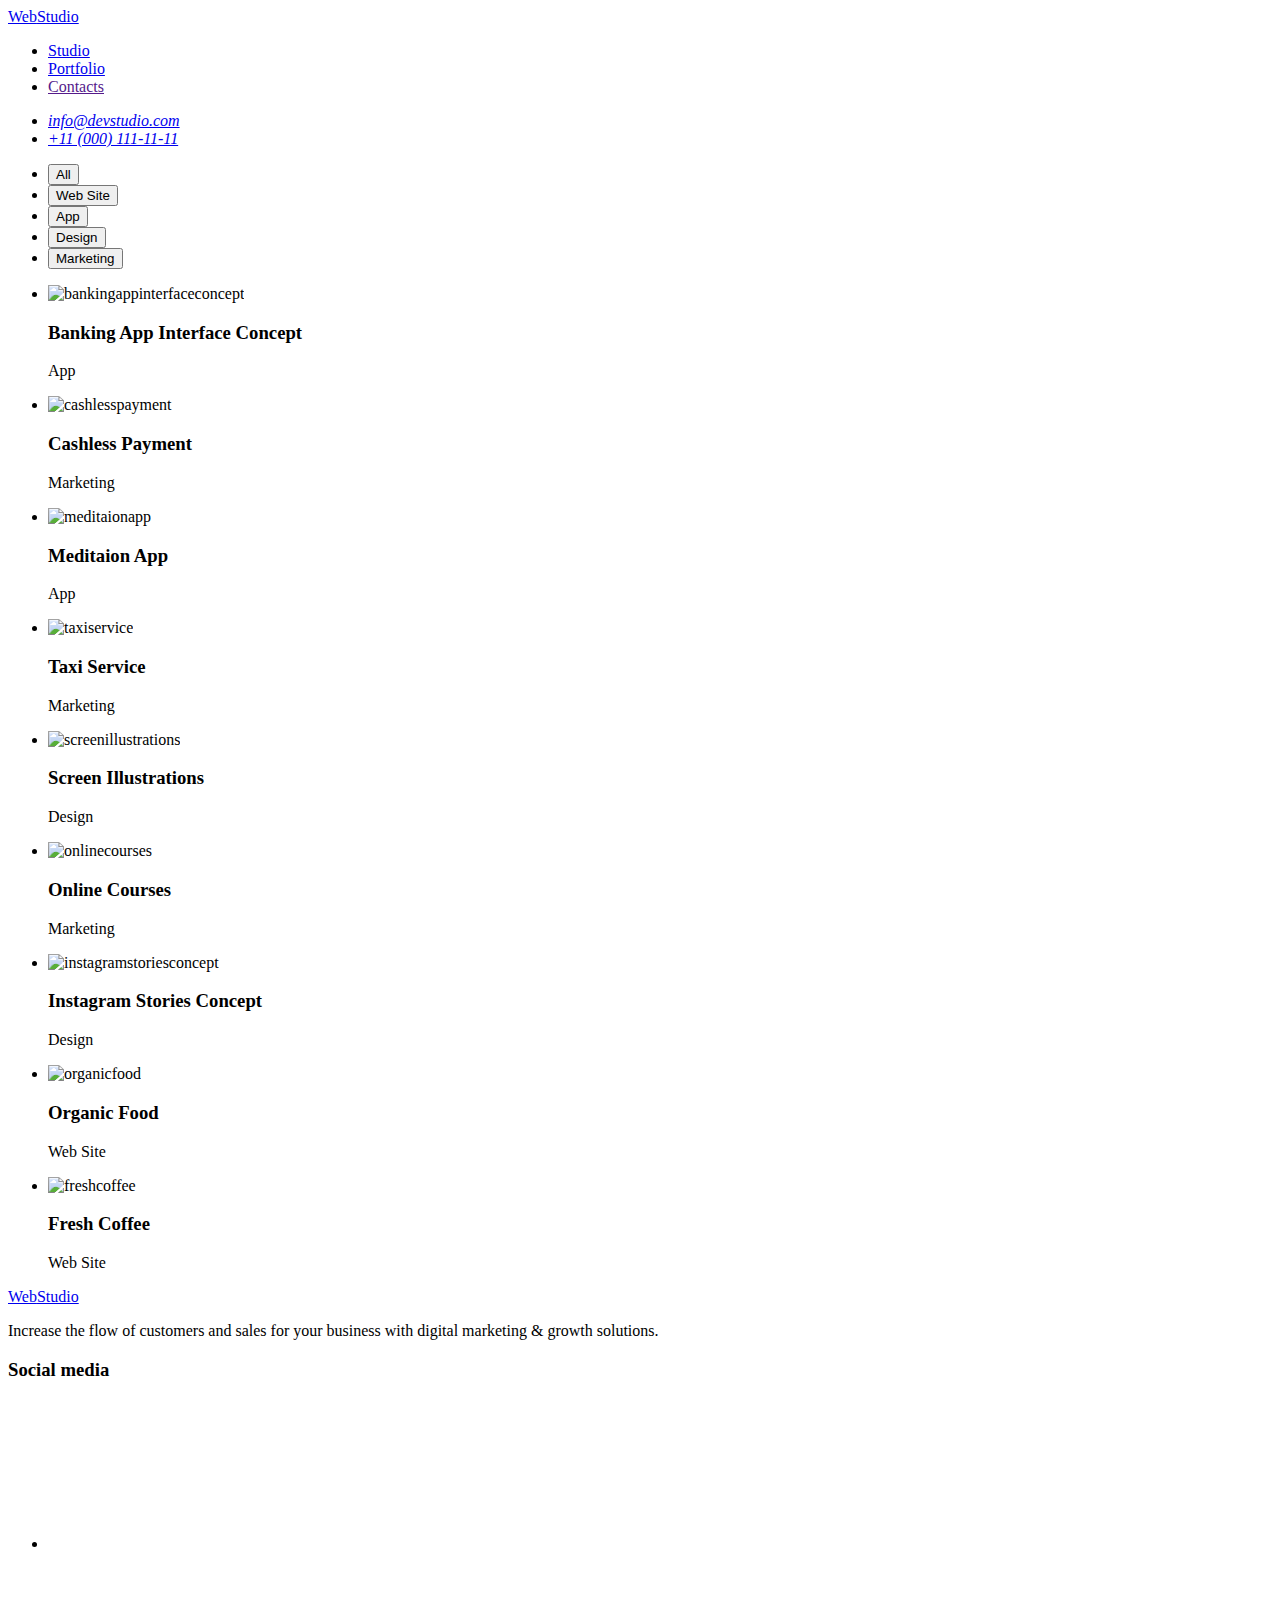
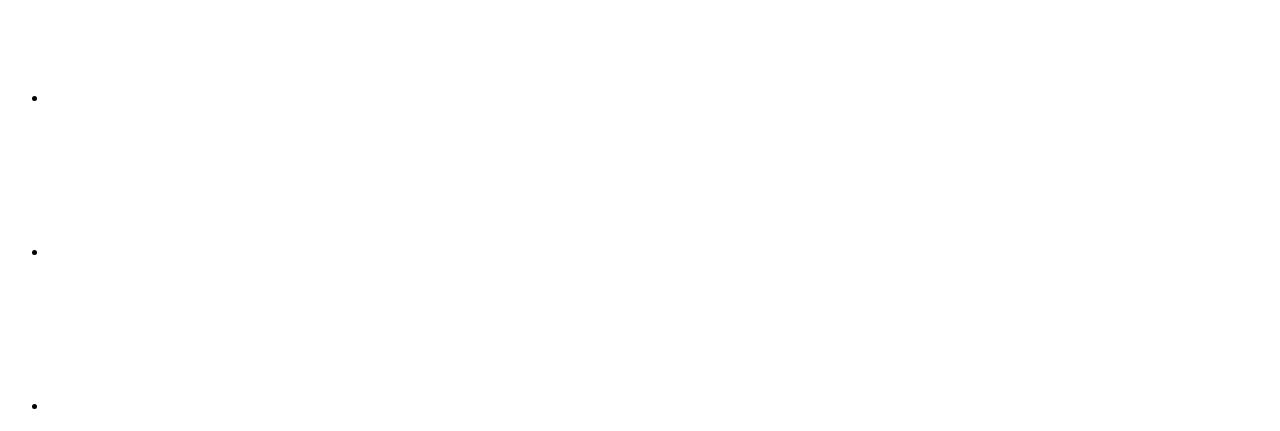
==== portfolio.html @ ca235a78 "Add files via upload" ====
<!DOCTYPE html>
<html lang="en">
    <head>
        <meta charset="UTF-8">
        <meta http-equiv="X-UA-Compatible" content="IE=edge">
        <meta name="viewport" content="width=device-width, initial-scale=1.0">
        <link
          rel="stylesheet"
          href="https://cdnjs.cloudflare.com/ajax/libs/modern-normalize/1.1.0/modern-normalize.min.css"
          integrity="sha512-wpPYUAdjBVSE4KJnH1VR1HeZfpl1ub8YT/NKx4PuQ5NmX2tKuGu6U/JRp5y+Y8XG2tV+wKQpNHVUX03MfMFn9Q=="
          crossorigin="anonymous"
          referrerpolicy="no-referrer"
        />
        <link rel="preconnect" href="https://fonts.googleapis.com">
    <link rel="preconnect" href="https://fonts.gstatic.com" crossorigin>
    <link href="https://fonts.googleapis.com/css2?family=Raleway:ital,wght@0,100;0,200;0,300;0,400;0,500;0,600;0,700;0,800;0,900;1,100;1,200;1,300;1,400;1,500;1,600;1,700;1,800;1,900&family=Roboto:ital,wght@0,100;0,300;0,400;0,500;0,700;0,900;1,100;1,300;1,400;1,500;1,700;1,900&display=swap" rel="stylesheet">
        <link rel="stylesheet" href="styles.css/stylescss.css" type="text/css">
            <title>WebStudio</title>
    </head>
    <body >  
            <header>
                <div class="container header-container">  
            <nav class="container-navigation">
                <a href="./index.html" class="logo"><span class="logo-web">Web</span><span class="logo-studio-one">Studio</span></a>
                <ul class="container-nav">
                    <li><a href="index.html" class="nav-list">Studio</a></li>
                    <li><a href="portfolio.html" class="nav-list">Portfolio</a></li>
                    <li><a href="" class="nav-list">Contacts</a></li>
                </ul>
            </nav>
            <address class="adress-li">
                <ul class="adress-list">
                <li><a href="mailto:info@devstudio.com" class="contact-list">info@devstudio.com</a></li>
                <li><a href="tel:+110001111111" class="contact-list">+11 (000) 111-11-11</a></li>
                </ul>
            </address>
        </div>
        </header>
    <main>
        <section class="section section-one">
            <div class="container">
                <h1 hidden></h1>
            <ul class="container-button">
                <li><button type="button" class="button">All</button></li>
                <li><button type="button" class="button">Web Site</button></li>
                <li><button type="button" class="button">App</button></li>
                <li><button type="button" class="button">Design</button></li>
                <li><button type="button" class="button">Marketing</button></li>
            </ul>
            <h2 hidden></h2>
            <ul class="examples">
                <li class="examples-card">
                    <img src="./images/bankingappinterfaceconcept.jpg" alt="bankingappinterfaceconcept" width="360" height="300">
                    <div class="card"><h3 class="title-three">Banking App Interface Concept</h3>
                        <p class="example-text">App</p></div>
                </li>
                <li class="examples-card">
                    <img src="./images/cashlesspayment.jpg" alt="cashlesspayment" width="360" height="300">
                    <div class="card"><h3 class="title-three">Cashless Payment</h3>
                        <p class="example-text">Marketing</p></div>
                </li>
                <li class="examples-card">
                    <img src="./images/meditaionapp.jpg" alt="meditaionapp" width="360" height="300">
                    <div class="card"><h3 class="title-three">Meditaion App</h3>
                        <p class="example-text">App</p></div>
                </li>
                    <li class="examples-card">
                        <img src="./images/taxiservice.jpg" alt="taxiservice" width="360" height="300">
                        <div class="card"><h3 class="title-three">Taxi Service</h3>
                            <p class="example-text">Marketing</p></div>
                    </li>
                    <li class="examples-card">
                        <img src="./images/screenillustrations.jpg" alt="screenillustrations" width="360" height="300">
                        <div class="card"><h3 class="title-three">Screen Illustrations</h3>
                            <p class="example-text">Design</p></div>
                    </li>
                    <li class="examples-card">
                        <img src="./images/onlinecourses.jpg" alt="onlinecourses" width="360" height="300">
                        <div class="card"><h3 class="title-three">Online Courses</h3>
                            <p class="example-text">Marketing</p></div>
                    </li>
                    <li class="examples-card">
                        <img src="./images/instagramstoriesconcept.jpg" alt="instagramstoriesconcept" width="360" height="300">
                        <div class="card"><h3 class="title-three">Instagram Stories Concept</h3>
                            <p class="example-text">Design</p></div>
                    </li>
                    <li class="examples-card">
                        <img src="./images/organicfood.jpg" alt="organicfood" width="360" height="300">
                        <div class="card"><h3 class="title-three">Organic Food</h3>
                            <p class="example-text">Web Site</p></div>
                    </li>
                    <li class="examples-card">
                        <img  src="./images/freshcoffee.jpg" alt="freshcoffee" width="360" height="300">
                        <div class="card"><h3 class="title-three">Fresh Coffee</h3>
                            <p class="example-text">Web Site</p></div>
                    </li>
            </ul>
        </section>
            </div>
            
    </main>
</body>

<footer class="footer">
    <div class="container big-footer">
            <div class="container-footer">
                <a href="./index.html" class="logo"><span class="logo-web">Web</span><span class="logo-studio-two">Studio</span></a>
                <p class="footer-text">Increase the flow of customers and sales for your business with digital marketing & growth solutions.</p>
            </div>
            <div class="footer-social">
                <h3 class="footer-social-title">Social media</h3>
                <ul class="footer-social-list">
                  <li class="footer-social-item">
                    <a class="footer-social-link" href="">
                      <svg class="footer-social-icon">
                        <use href="./images/icons/instagram.svg"></use>
                      </svg>
                    </a>
                  </li>
                  <li class="footer-social-item">
                    <a class="footer-social-link" href="">
                      <svg class="footer-social-icon">
                        <use href="./images/icons/twitter.svg"></use>
                      </svg>
                    </a>
                  </li>
                  <li class="footer-social-item">
                    <a class="footer-social-link" href="">
                      <svg class="footer-social-icon">
                        <use href="images/icons/facebook.svg"></use>
                      </svg>
                    </a>
                  </li>
                  <li class="footer-social-item">
                    <a class="footer-social-link" href="">
                      <svg class="footer-social-icon">
                        <use href="images/icons/linkedin.svg"></use>
                      </svg>
                    </a>
                  </li>
                </ul>
              </div>
        </div>
        </footer>

</html>
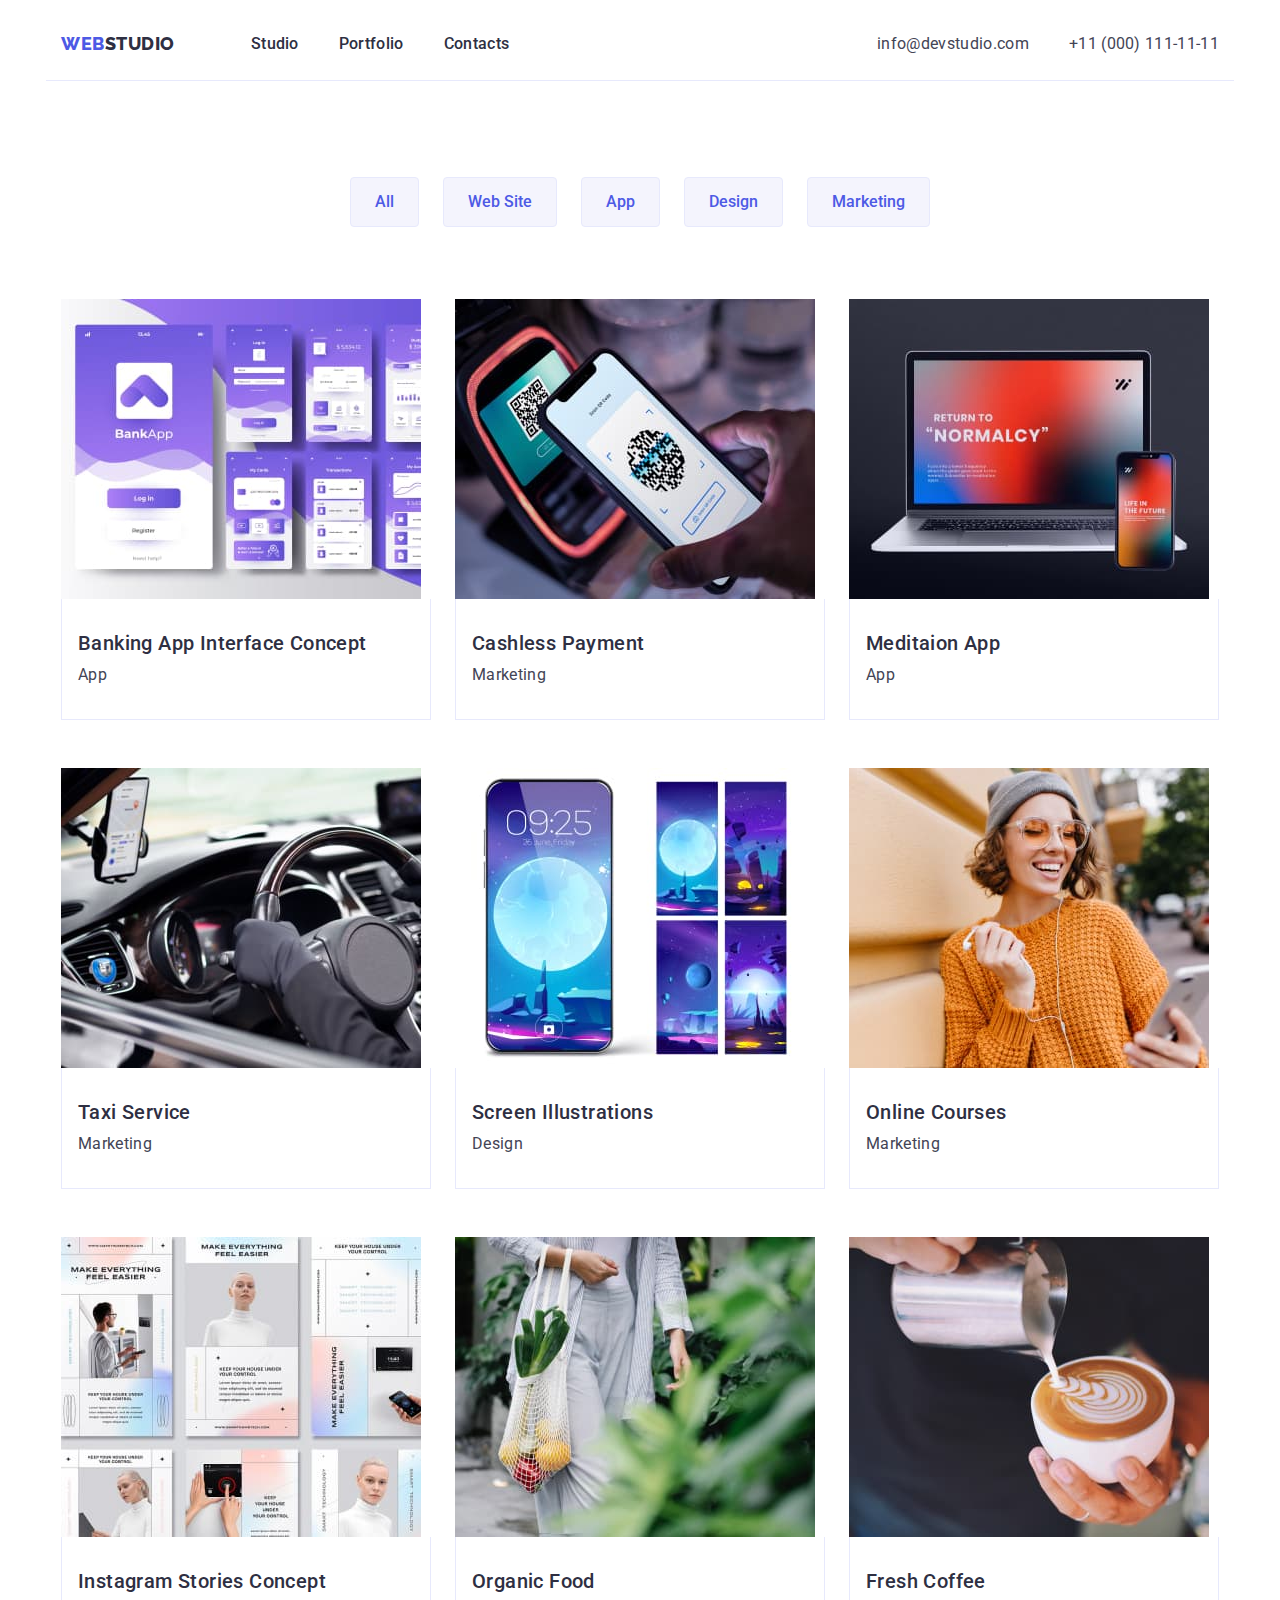
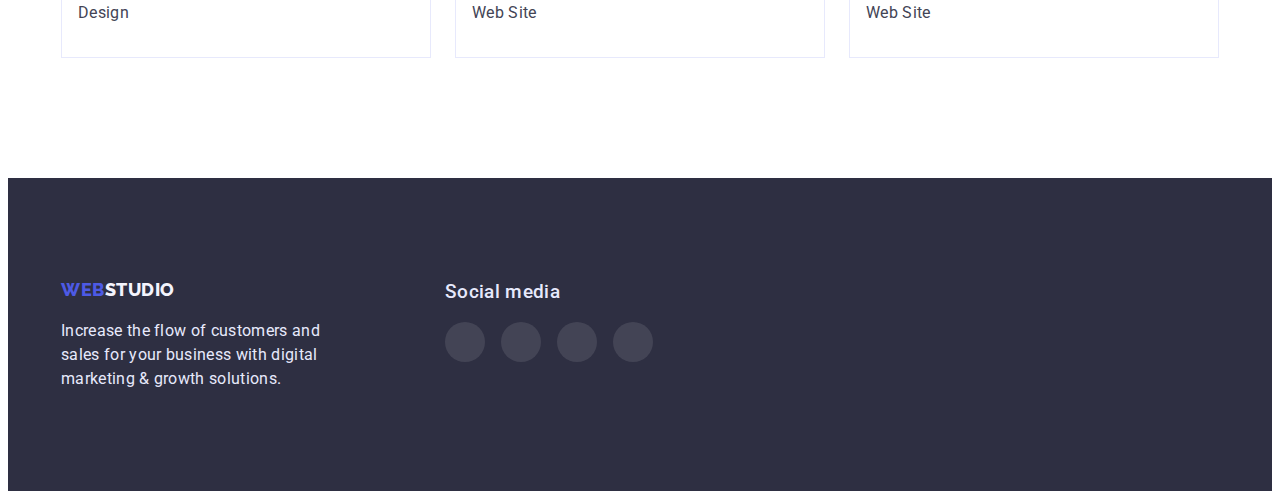
==== commit dd26267b: "Add files via upload" ====
--- a/portfolio.html
+++ b/portfolio.html
@@ -102,45 +102,45 @@
 </body>
 
 <footer class="footer">
-    <div class="container big-footer">
-            <div class="container-footer">
-                <a href="./index.html" class="logo"><span class="logo-web">Web</span><span class="logo-studio-two">Studio</span></a>
-                <p class="footer-text">Increase the flow of customers and sales for your business with digital marketing & growth solutions.</p>
+  <div class="container big-footer">
+          <div class="container-footer">
+              <a href="./index.html" class="logo"><span class="logo-web">Web</span><span class="logo-studio-two">Studio</span></a>
+              <p class="footer-text">Increase the flow of customers and sales for your business with digital marketing & growth solutions.</p>
+          </div>
+          <div class="footer-social">
+              <h3 class="footer-social-title">Social media</h3>
+              <ul class="footer-social-list">
+                <li class="footer-social-item">
+                  <a class="footer-social-link" href="">
+                    <svg class="footer-social-icon">
+                      <use href="./images/icons/symbol-defs.svg#icon-instagram"></use>
+                    </svg>
+                  </a>
+                </li>
+                <li class="footer-social-item">
+                  <a class="footer-social-link" href="">
+                    <svg class="footer-social-icon">
+                      <use href="./images/icons/symbol-defs.svg#icon-twitter"></use>
+                    </svg>
+                  </a>
+                </li>
+                <li class="footer-social-item">
+                  <a class="footer-social-link" href=""
+                    ><svg class="footer-social-icon">
+                      <use href="./images/icons/symbol-defs.svg#icon-facebook"></use>
+                    </svg>
+                  </a>
+                </li>
+                <li class="footer-social-item">
+                  <a class="footer-social-link" href=""
+                    ><svg class="footer-social-icon">
+                      <use href="./images/icons/symbol-defs.svg#icon-linkedin"></use>
+                    </svg>
+                  </a>
+                </li>
+              </ul>
             </div>
-            <div class="footer-social">
-                <h3 class="footer-social-title">Social media</h3>
-                <ul class="footer-social-list">
-                  <li class="footer-social-item">
-                    <a class="footer-social-link" href="">
-                      <svg class="footer-social-icon">
-                        <use href="./images/icons/instagram.svg"></use>
-                      </svg>
-                    </a>
-                  </li>
-                  <li class="footer-social-item">
-                    <a class="footer-social-link" href="">
-                      <svg class="footer-social-icon">
-                        <use href="./images/icons/twitter.svg"></use>
-                      </svg>
-                    </a>
-                  </li>
-                  <li class="footer-social-item">
-                    <a class="footer-social-link" href="">
-                      <svg class="footer-social-icon">
-                        <use href="images/icons/facebook.svg"></use>
-                      </svg>
-                    </a>
-                  </li>
-                  <li class="footer-social-item">
-                    <a class="footer-social-link" href="">
-                      <svg class="footer-social-icon">
-                        <use href="images/icons/linkedin.svg"></use>
-                      </svg>
-                    </a>
-                  </li>
-                </ul>
-              </div>
-        </div>
-        </footer>
-
+      </div>
+      </footer>
+  
 </html>--- a/styles.css/stylescss.css
+++ b/styles.css/stylescss.css
@@ -0,0 +1,463 @@
+body{
+    font-family: 'Roboto', sans-serif ;
+    font-size: 16px;
+    line-height: 1.5;
+    background-color: #FFFFFF;
+    color: #434455;;
+    text-decoration: none;
+    letter-spacing: 0.02em;
+}
+ul{
+    list-style: none;
+    padding: 0;
+    margin: 0;
+}
+:root{
+    --brand-color: #434455;
+    --background-brand: #FFFFFF; 
+    --logo-color-web :#4D5AE5; 
+    --logo-color-studio-two: #F4F4FD;
+    --logo-color-studio-one: #2E2F42;
+    --footer-color: #E7E9FC;
+    --nav-list-header-color: #2E2F42;
+    --bcd-button: #e7e9fc;
+}
+p,
+h1,
+h2,
+h3,
+h4,
+h5,
+h6{
+   margin-top: 0;
+   margin-bottom: 0;
+}
+img{
+    max-width: 100%;
+    height: auto;
+    display: block;
+        
+}
+.container{
+    width: 1158px;
+    padding: 0 15px;
+    margin: 0 auto;
+    max-width: 100%;
+}
+.section{
+    padding-top: 120px;
+    padding-bottom: 120px;
+   }
+.header-container{
+    display: flex;
+    align-items: center;
+    border-bottom: 1px solid #E7E9FC;
+}
+.logo{
+    font-family: 'Raleway', sans-serif ;
+    font-weight: 800;
+    font-size: 18px;
+    line-height: 1.33;
+    text-transform: uppercase;
+    letter-spacing: 0.03em;
+    text-decoration: none;
+    margin-right: 76px;
+}
+.logo-web{
+    color: #4D5AE5;
+    }
+.logo-studio-two{
+    color: #F4F4FD;
+}
+.logo-studio-one{
+    color: #2E2F42;}
+.nav-list{
+    font-weight: 500;
+    font-size: 16px;
+    color: #2E2F42;
+    letter-spacing: 0.02em;
+    line-height: 1.5;  
+    text-decoration: none;
+    list-style: none;
+    padding: 24px 0;
+    display: block;
+    gap: 40px;
+}
+.container-nav{
+    padding: 0px;
+    gap: 40px;
+    display: flex;
+}
+.nav-list:focus,
+.nav-list:hover{
+    color: #404BBF;
+}
+
+.contact-list{
+    font-size: 16px;
+    color: #434455;
+    text-decoration: none;
+    letter-spacing: 0.02em;
+    line-height: 1.5;
+    list-style: none;
+    display: flex;
+}
+.container-navigation{
+    display: flex;
+    align-items: center;
+}
+.adress-li{
+    margin-left: auto;
+}
+.adress-list{
+    display: flex;
+    padding: 0px;
+    gap: 40px;
+    font-style: normal;
+
+}
+.contact-list:focus,
+.contact-list:hover{
+    color: #404BBF;
+}
+.hero{
+    background: 
+		linear-gradient(rgba(46, 47, 66, 0.7), rgba(46, 47, 66, 0.7)), url(./images/peopleoffice.jpg)
+		;
+    text-align: center;
+    padding: 188px 0;
+    background-size: cover;
+
+}
+.h-one{
+    letter-spacing: 0.02em;
+    font-size: 56px;
+    line-height: 1.07;
+    color: #FFFFFF;
+    line-height: 1.07;
+    text-align: center;
+    width: 496px;
+    display: block;
+    margin: 0 auto;
+    margin-bottom: 64px;
+
+}
+.button-text{
+    font-family: 'Roboto', sans-serif ;
+    color: #FFFFFF;
+    background-color: #4D5AE5;
+    cursor: pointer;
+    font-weight: 500;
+    letter-spacing: 0.04em;
+    line-height: 1.5;
+    font-size: 16px;
+    padding: 16px 32px;
+    box-shadow: 0px 4px 4px rgba(0, 0, 0, 0.15);
+    margin: 0 auto;
+    display: block;
+}
+
+.button-text:hover,
+.button-text:focus{
+    background-color: #404BBF;;
+}
+.iconsabout{
+    display: flex;
+    justify-content: center;
+    align-items: center;
+    width: 264px;
+    height: 112px;
+    border-radius: 4px;
+}
+.iconimg-about{
+    width: 64px;
+    height: 64px;
+
+}
+.container-section-two{
+    color: #434455;
+    display: flex;
+    gap: 24px;
+}
+.tasks{
+    padding-top: 0px;
+}
+.container-feature{
+    flex-basis: calc((100% - 3 * 24px) / 4);
+    
+}
+.title-three{
+    font-weight: 500;
+    font-size: 20px;
+    line-height: 1.2;
+    color: #2E2F42;
+    letter-spacing: 0.02em;
+    margin-bottom: 8px;
+}
+.section-two-text{
+    color: #434455;
+    gap:  24px;
+
+}
+.iconsabout{
+    color: #2E2F42;
+    background: #F4F4FD;
+    display: flex;
+    justify-content: center;
+    width: 264px;
+    height: 112px;
+    border-radius: 4px;
+}
+.iconimg-about{
+    width: 64px;
+    height: 64px;
+}
+.section-three-title-two{
+    font-size: 36px;
+    line-height: 1.11;
+    color: #2E2F42;
+    text-align: center;
+    text-transform: capitalize;
+    margin-bottom: 72px;
+}
+.whatwearedoing{
+    display: flex;
+    gap: 24px;
+
+}
+
+.section-ourteam{
+    background-color: #F4F4FD;
+}
+.ourteam{
+    display: flex;
+    gap: 24px;
+}
+.team{
+    background: #FFFFFF;
+    box-shadow: 0px 1px 6px rgba(46, 47, 66, 0.08), 0px 1px 1px rgba(46, 47, 66, 0.16), 0px 2px 1px rgba(46, 47, 66, 0.08);
+    border-radius: 0px 0px 4px 4px;
+    flex-basis: calc((100% - 3 * 24px) / 4);
+}
+
+.tom-photo,
+.mark-photo,
+.camila-photo,
+.daniel-photo{
+
+    padding-top: 0px;
+}
+.team-social-list {
+    display: flex;
+    justify-content: center;
+    gap: 24px;
+    padding-top: 8px;
+  }
+  .team-social-item {
+    width: 40px;
+    height: 40px;
+    border-radius: 50%;
+  }
+  .team-social-link {
+    display: flex;
+    width: 100%;
+    height: 100%;
+    justify-content: center;
+    align-items: center;
+    background-color: #4d5ae5;
+    border-radius: 50%;
+  }
+  .social-icon {
+    width: 16px;
+    height: 16px;
+    fill: #f4f4fd;
+  }
+  
+.section-four-title-two{
+    height: 40px;
+   font-weight: 700;
+    font-size: 36px;
+    line-height: 40px;
+    text-align: center;
+    letter-spacing: 0.02em;
+    text-transform: capitalize;
+    margin-bottom: 72px;
+    
+}
+.section-four-title-three{
+    font-weight: 500;
+    font-size: 20px;
+    color: #2E2F42;
+    letter-spacing: 0.02em;
+    line-height: 1.2;
+    margin-bottom: 8px;
+}
+
+.section-four-container{
+    text-align: center;
+    padding: 32px 0;
+
+}
+.customer-title{
+    margin-bottom: 72px;
+  font-weight: 700;
+  font-size: 36px;
+  line-height: 1.11;
+  color: #2e2f42;
+  text-align: center;
+}
+.customer-section {
+    padding-top: 130px;
+    padding-bottom: 120px;
+  }
+  .customer-list {
+    display: flex;
+    gap: 24px;
+  }
+  .customer-item {
+    display: block;
+    flex-basis: calc((100% - 5 * 24px) / 6);
+    height: 88px;
+    color: #8e8f99;
+    border: 1px solid;
+    border-radius: 4px;
+    text-decoration: none;
+  }
+  
+  .customer-icon-container {
+    display: flex;
+    height: 100%;
+    justify-content: center;
+    align-items: center;
+    color: currentColor;
+  }
+  .customer-icon {
+    width: 104px;
+    height: 56px;
+    fill: currentColor;
+  }
+  .customer-item:hover {
+    color: #404bbf;
+  }
+  .customer-item .customer-icon-container:focus {
+    color: #404bbf;
+  }
+
+.footer{
+    background-color: #2E2F42;
+    color: #E7E9FC;
+    letter-spacing: 0.02em;
+    line-height: 1.5;
+    padding: 100px 0;
+}
+.container-footer{
+    width: 264px;
+}
+.big-footer{
+    display: flex;
+  gap: 120px;
+}
+.footer-social-title{
+    margin-bottom: 16px;
+    font-weight: 500;
+}
+.footer-text{
+    margin-top: 16px;
+
+}
+.footer-social-list {
+    display: flex;
+    justify-content: center;
+    gap: 16px;
+  }
+  .footer-social-item {
+    width: 40px;
+    height: 40px;
+    border-radius: 50%;
+    background-color: rgba(255, 255, 255, 0.1);
+  }
+  .footer-social-link {
+    display: flex;
+    width: 100%;
+    height: 100%;
+    justify-content: center;
+    align-items: center;
+    border-radius: 50%;
+  }
+  .footer-social-icon {
+    width: 24px;
+    height: 24px;
+    fill: #F4F4FD;
+    background-size: contain;
+  }
+  .footer-social-link:hover,
+  .footer-social-link:focus {
+    background-color: #31d0aa;
+  }
+.section-one{
+    padding-top: 96px;
+}
+.button{
+    background: #F4F4FD;
+    font-family: 'Roboto', sans-serif ;
+    font-weight: 500;
+    color: #4D5AE5;
+    line-height: 1.5;
+    font-size: 16px;
+    background: #F4F4FD;
+    border: 1px solid #E7E9FC;
+    border-radius: 4px;
+    cursor: pointer;
+    padding: 12px 24px;    
+   
+}
+.button:hover,
+.button:focus{
+    background: #404BBF;
+    cursor: pointer;
+    font-weight: 500;
+    color: #FFFFFF;
+}
+.container-button{
+    display: flex;
+    gap: 24px;
+    justify-content: center;
+    margin-top: 0px;
+    margin-bottom: 72px;
+}
+.examples{
+    display: flex;
+    margin-top: 72px;
+    flex-wrap: wrap;
+    gap: 48px 24px;
+    
+}
+.title-three{
+    font-weight: 500;
+    font-size: 20px;
+    color: #2E2F42;
+    letter-spacing: 0.02em;
+    line-height: 1.2;
+
+}
+.example-text{
+    color: #434455;
+    line-height: 1.5;
+    letter-spacing: 0.02em;
+
+}    
+.examples-card{
+ 
+    flex-basis: calc((100% - 2 * 24px) / 3);
+}
+.examples-card:hover {
+    box-shadow: 0px 1px 6px rgba(46, 47, 66, 0.08), 0px 1px 1px rgba(46, 47, 66, 0.16),
+      0px 2px 1px rgba(46, 47, 66, 0.08);
+  }
+.card{
+    border: 1px solid #E7E9FC;
+    border-top: none;
+    padding-left: 16px;
+    padding-top: 32px;
+    padding-bottom: 32px;
+}
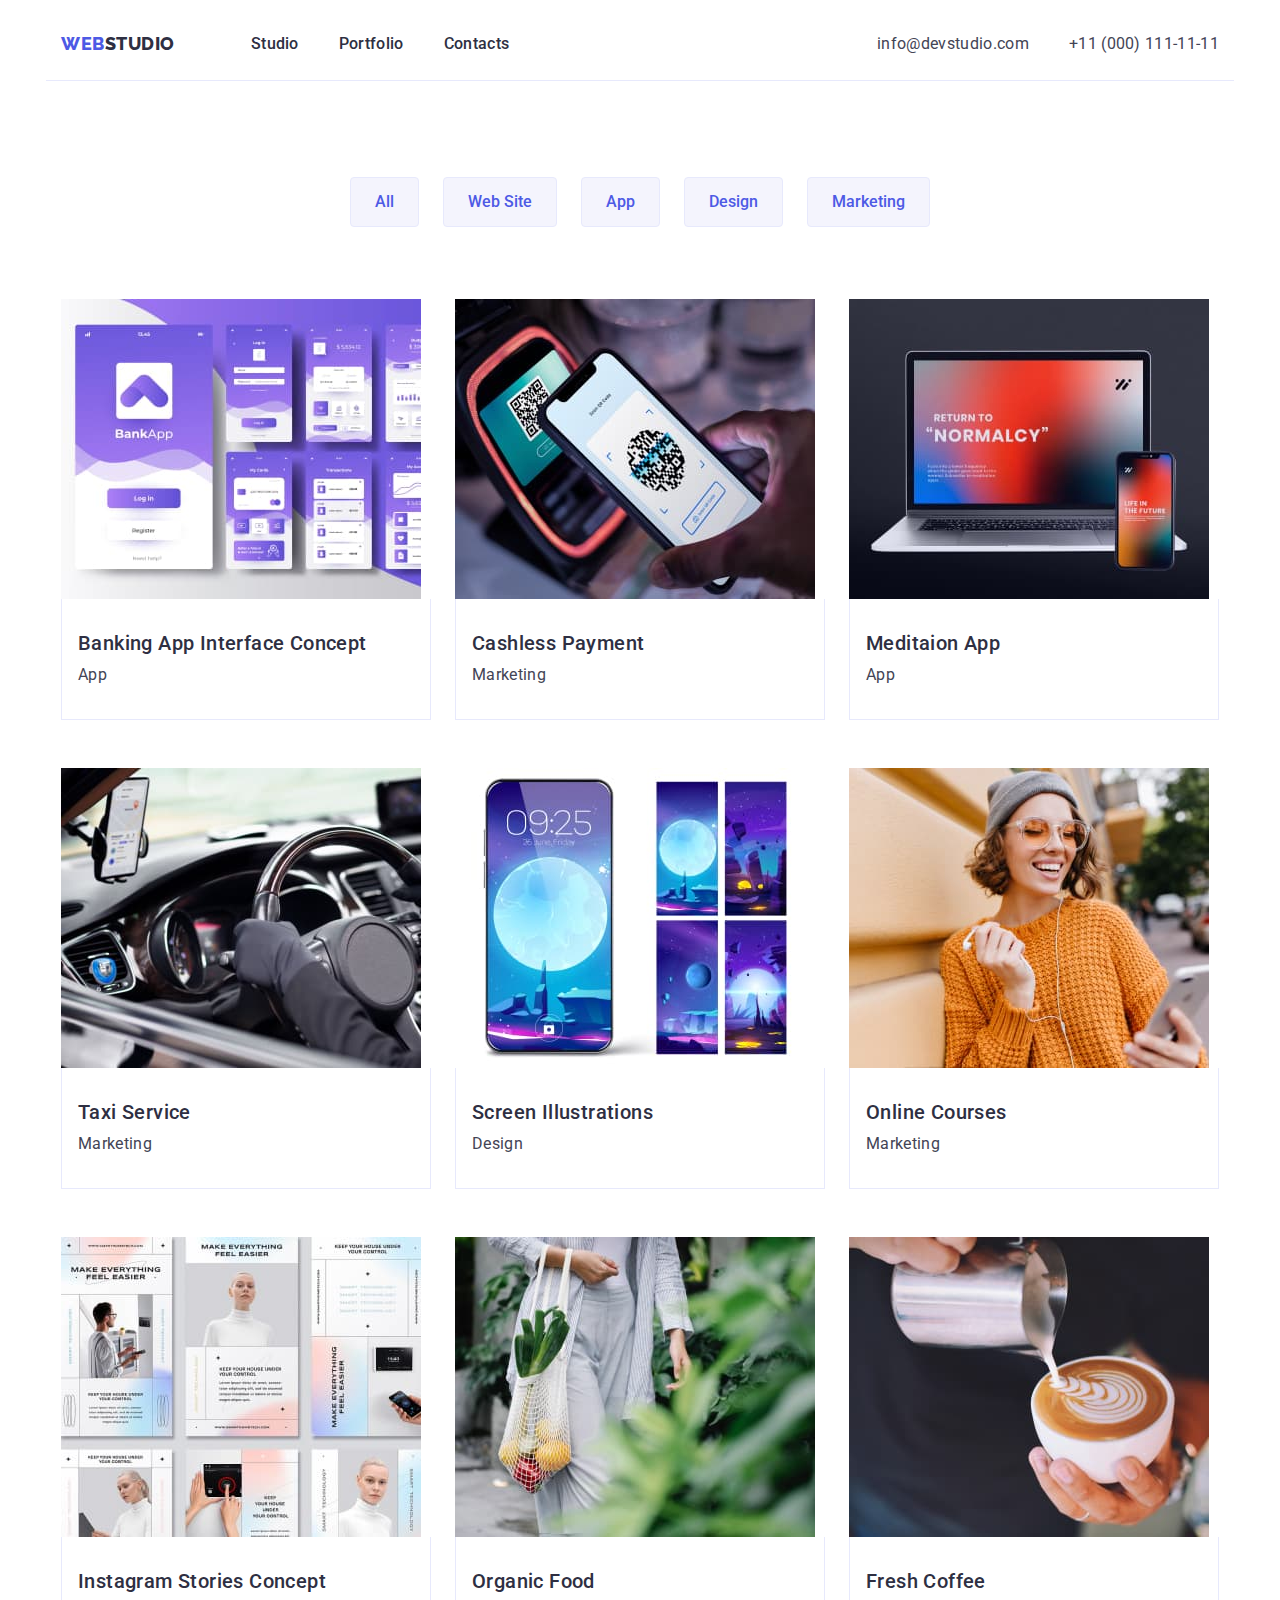
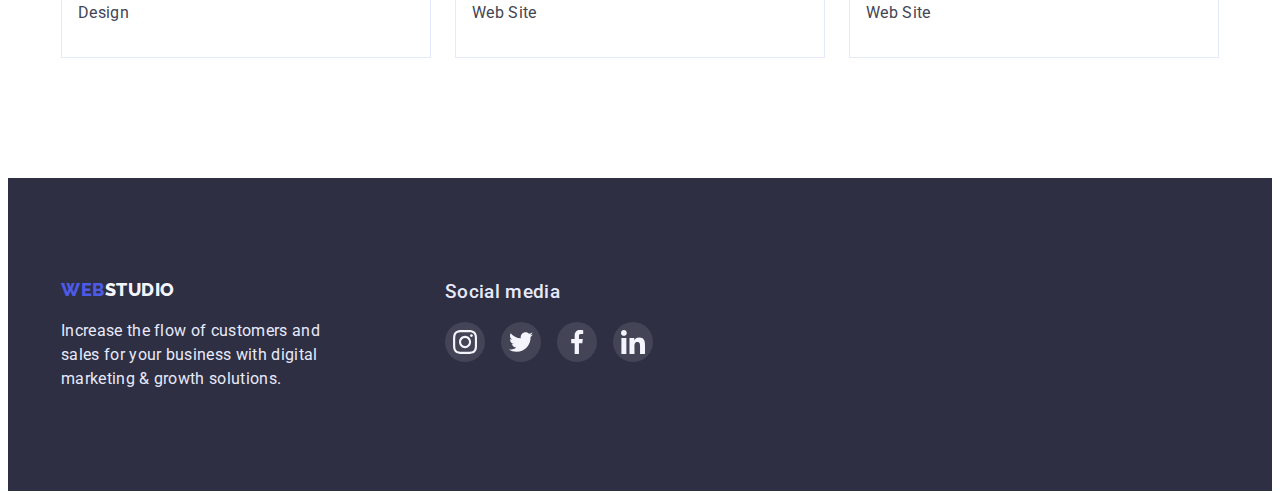
==== commit 75ab5614: "Add files via upload" ====
--- a/portfolio.html
+++ b/portfolio.html
@@ -113,28 +113,28 @@
                 <li class="footer-social-item">
                   <a class="footer-social-link" href="">
                     <svg class="footer-social-icon">
-                      <use href="./images/icons/symbol-defs.svg#icon-instagram"></use>
+                      <use href="./images/icons/symbol-defs.svg#icon-instagram-1"></use>
                     </svg>
                   </a>
                 </li>
                 <li class="footer-social-item">
                   <a class="footer-social-link" href="">
                     <svg class="footer-social-icon">
-                      <use href="./images/icons/symbol-defs.svg#icon-twitter"></use>
+                      <use href="./images/icons/symbol-defs.svg#icon-twitter-1"></use>
                     </svg>
                   </a>
                 </li>
                 <li class="footer-social-item">
                   <a class="footer-social-link" href=""
                     ><svg class="footer-social-icon">
-                      <use href="./images/icons/symbol-defs.svg#icon-facebook"></use>
+                      <use href="./images/icons/symbol-defs.svg#icon-facebook-1"></use>
                     </svg>
                   </a>
                 </li>
                 <li class="footer-social-item">
                   <a class="footer-social-link" href=""
                     ><svg class="footer-social-icon">
-                      <use href="./images/icons/symbol-defs.svg#icon-linkedin"></use>
+                      <use href="./images/icons/symbol-defs.svg#icon-linkedin-1"></use>
                     </svg>
                   </a>
                 </li>
--- a/styles.css/stylescss.css
+++ b/styles.css/stylescss.css
@@ -460,4 +460,4 @@
     padding-left: 16px;
     padding-top: 32px;
     padding-bottom: 32px;
-}
+}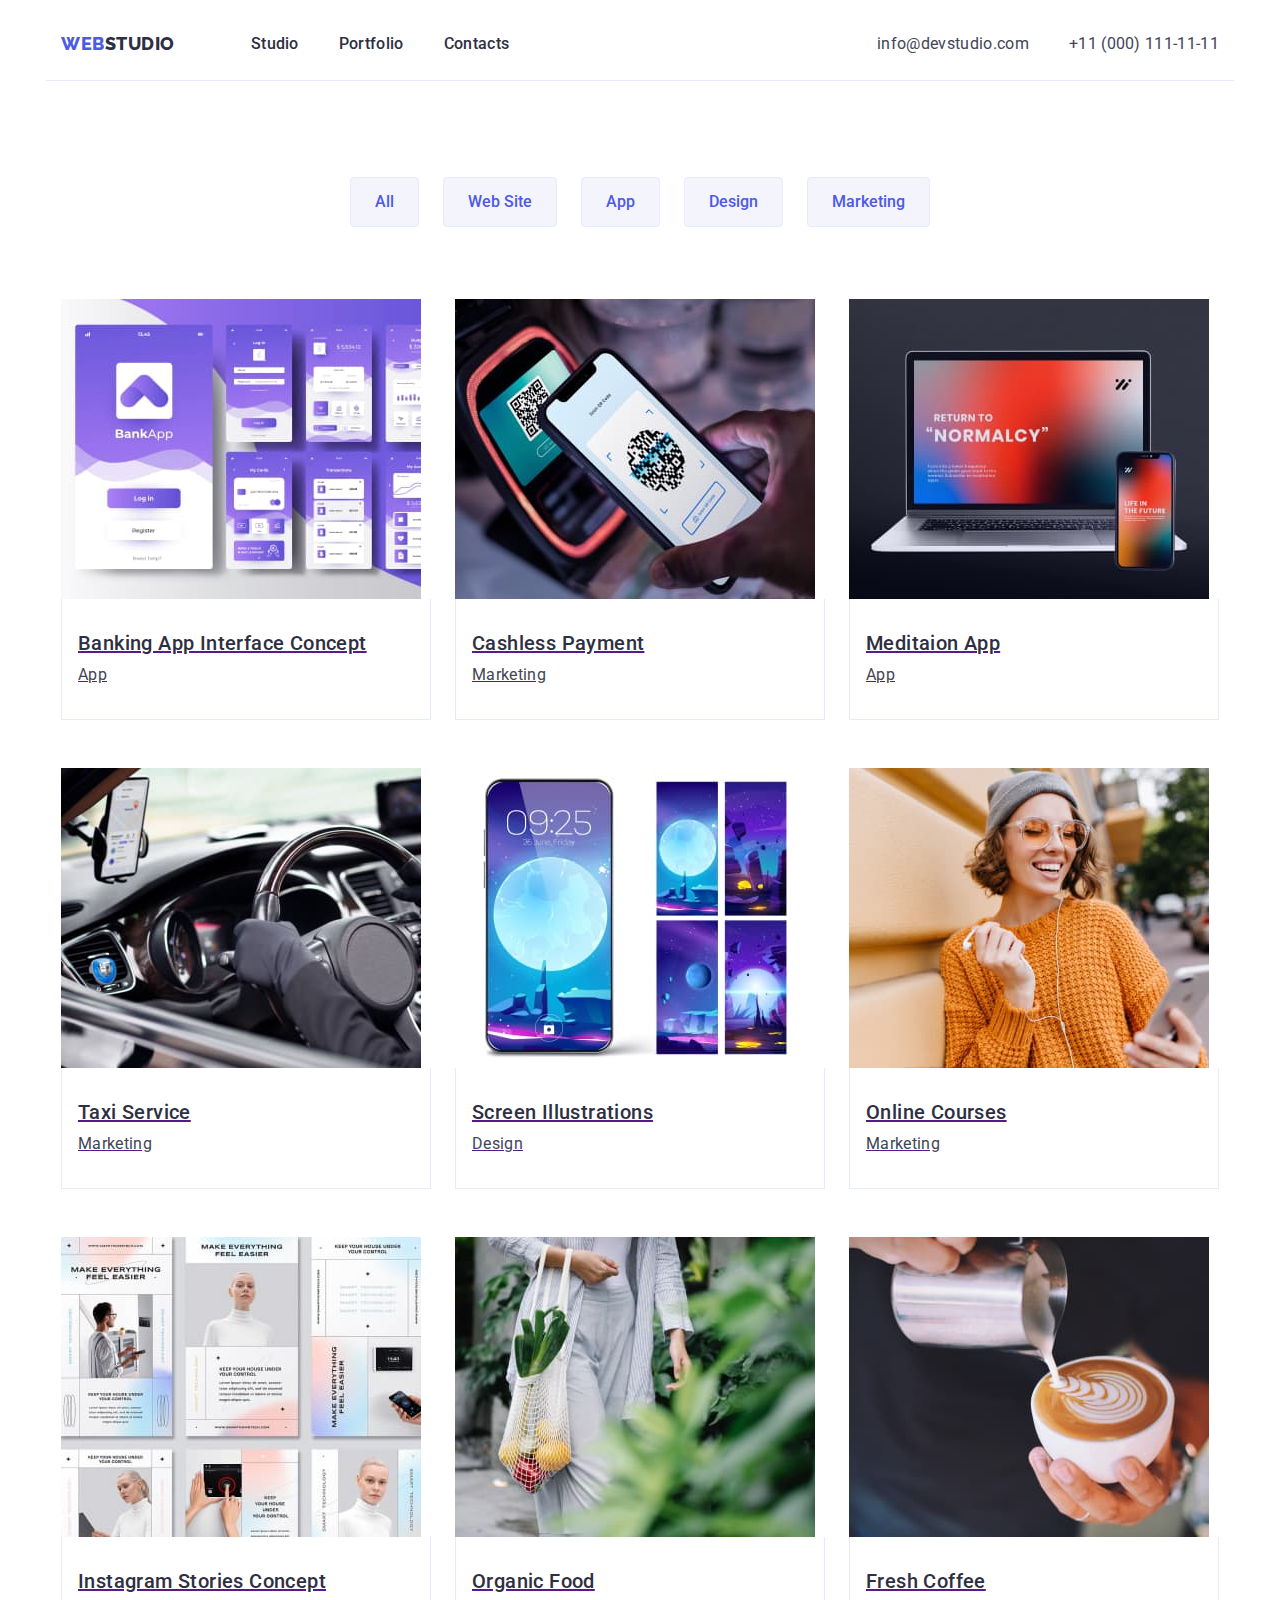
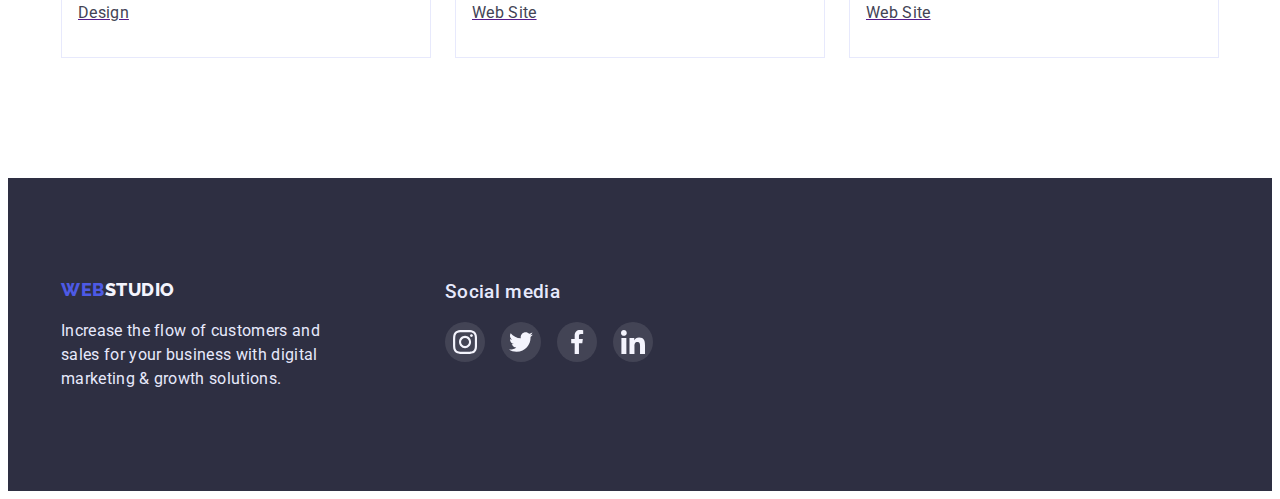
==== commit 8e454c93: "Add files via upload" ====
--- a/portfolio.html
+++ b/portfolio.html
@@ -50,49 +50,76 @@
             <h2 hidden></h2>
             <ul class="examples">
                 <li class="examples-card">
+                  <a href="">
                     <img src="./images/bankingappinterfaceconcept.jpg" alt="bankingappinterfaceconcept" width="360" height="300">
                     <div class="card"><h3 class="title-three">Banking App Interface Concept</h3>
                         <p class="example-text">App</p></div>
+                      </a>
+                  
                 </li>
                 <li class="examples-card">
+                  <a href="">
                     <img src="./images/cashlesspayment.jpg" alt="cashlesspayment" width="360" height="300">
                     <div class="card"><h3 class="title-three">Cashless Payment</h3>
                         <p class="example-text">Marketing</p></div>
+                      </a>
+                    
                 </li>
                 <li class="examples-card">
+                  <a href="">
                     <img src="./images/meditaionapp.jpg" alt="meditaionapp" width="360" height="300">
                     <div class="card"><h3 class="title-three">Meditaion App</h3>
                         <p class="example-text">App</p></div>
+                      </a>
+                    
                 </li>
                     <li class="examples-card">
+                      <a href="">
                         <img src="./images/taxiservice.jpg" alt="taxiservice" width="360" height="300">
                         <div class="card"><h3 class="title-three">Taxi Service</h3>
                             <p class="example-text">Marketing</p></div>
+                          </a>
+                        
                     </li>
                     <li class="examples-card">
+                      <a href="">
                         <img src="./images/screenillustrations.jpg" alt="screenillustrations" width="360" height="300">
                         <div class="card"><h3 class="title-three">Screen Illustrations</h3>
                             <p class="example-text">Design</p></div>
+                          </a>
+                        
                     </li>
                     <li class="examples-card">
+                      <a href="">
                         <img src="./images/onlinecourses.jpg" alt="onlinecourses" width="360" height="300">
                         <div class="card"><h3 class="title-three">Online Courses</h3>
                             <p class="example-text">Marketing</p></div>
+                      </a>
+                         
                     </li>
                     <li class="examples-card">
+                      <a href="">
                         <img src="./images/instagramstoriesconcept.jpg" alt="instagramstoriesconcept" width="360" height="300">
                         <div class="card"><h3 class="title-three">Instagram Stories Concept</h3>
                             <p class="example-text">Design</p></div>
+                      </a>
+                        
                     </li>
                     <li class="examples-card">
+                      <a href="">
                         <img src="./images/organicfood.jpg" alt="organicfood" width="360" height="300">
                         <div class="card"><h3 class="title-three">Organic Food</h3>
                             <p class="example-text">Web Site</p></div>
+                      </a>
+                        
                     </li>
                     <li class="examples-card">
+                      <a href="">
                         <img  src="./images/freshcoffee.jpg" alt="freshcoffee" width="360" height="300">
                         <div class="card"><h3 class="title-three">Fresh Coffee</h3>
                             <p class="example-text">Web Site</p></div>
+                      </a>
+                        
                     </li>
             </ul>
         </section>
--- a/styles.css/stylescss.css
+++ b/styles.css/stylescss.css
@@ -122,7 +122,7 @@
 }
 .hero{
     background: 
-		linear-gradient(rgba(46, 47, 66, 0.7), rgba(46, 47, 66, 0.7)), url(./images/peopleoffice.jpg)
+		linear-gradient(rgba(46, 47, 66, 0.7), rgba(46, 47, 66, 0.7)), url(https://github.com/DariaPorubova1905/goit-markup-hw-04/blob/main/images/peopleoffice.jpg)
 		;
     text-align: center;
     padding: 188px 0;
@@ -184,6 +184,7 @@
 }
 .container-feature{
     flex-basis: calc((100% - 3 * 24px) / 4);
+    margin-bottom: 8px;
     
 }
 .title-three{
@@ -272,6 +273,10 @@
     height: 16px;
     fill: #f4f4fd;
   }
+  .team-social-link:hover,
+.team-social-link:focus {
+  background-color:#404bbf;
+}
   
 .section-four-title-two{
     height: 40px;
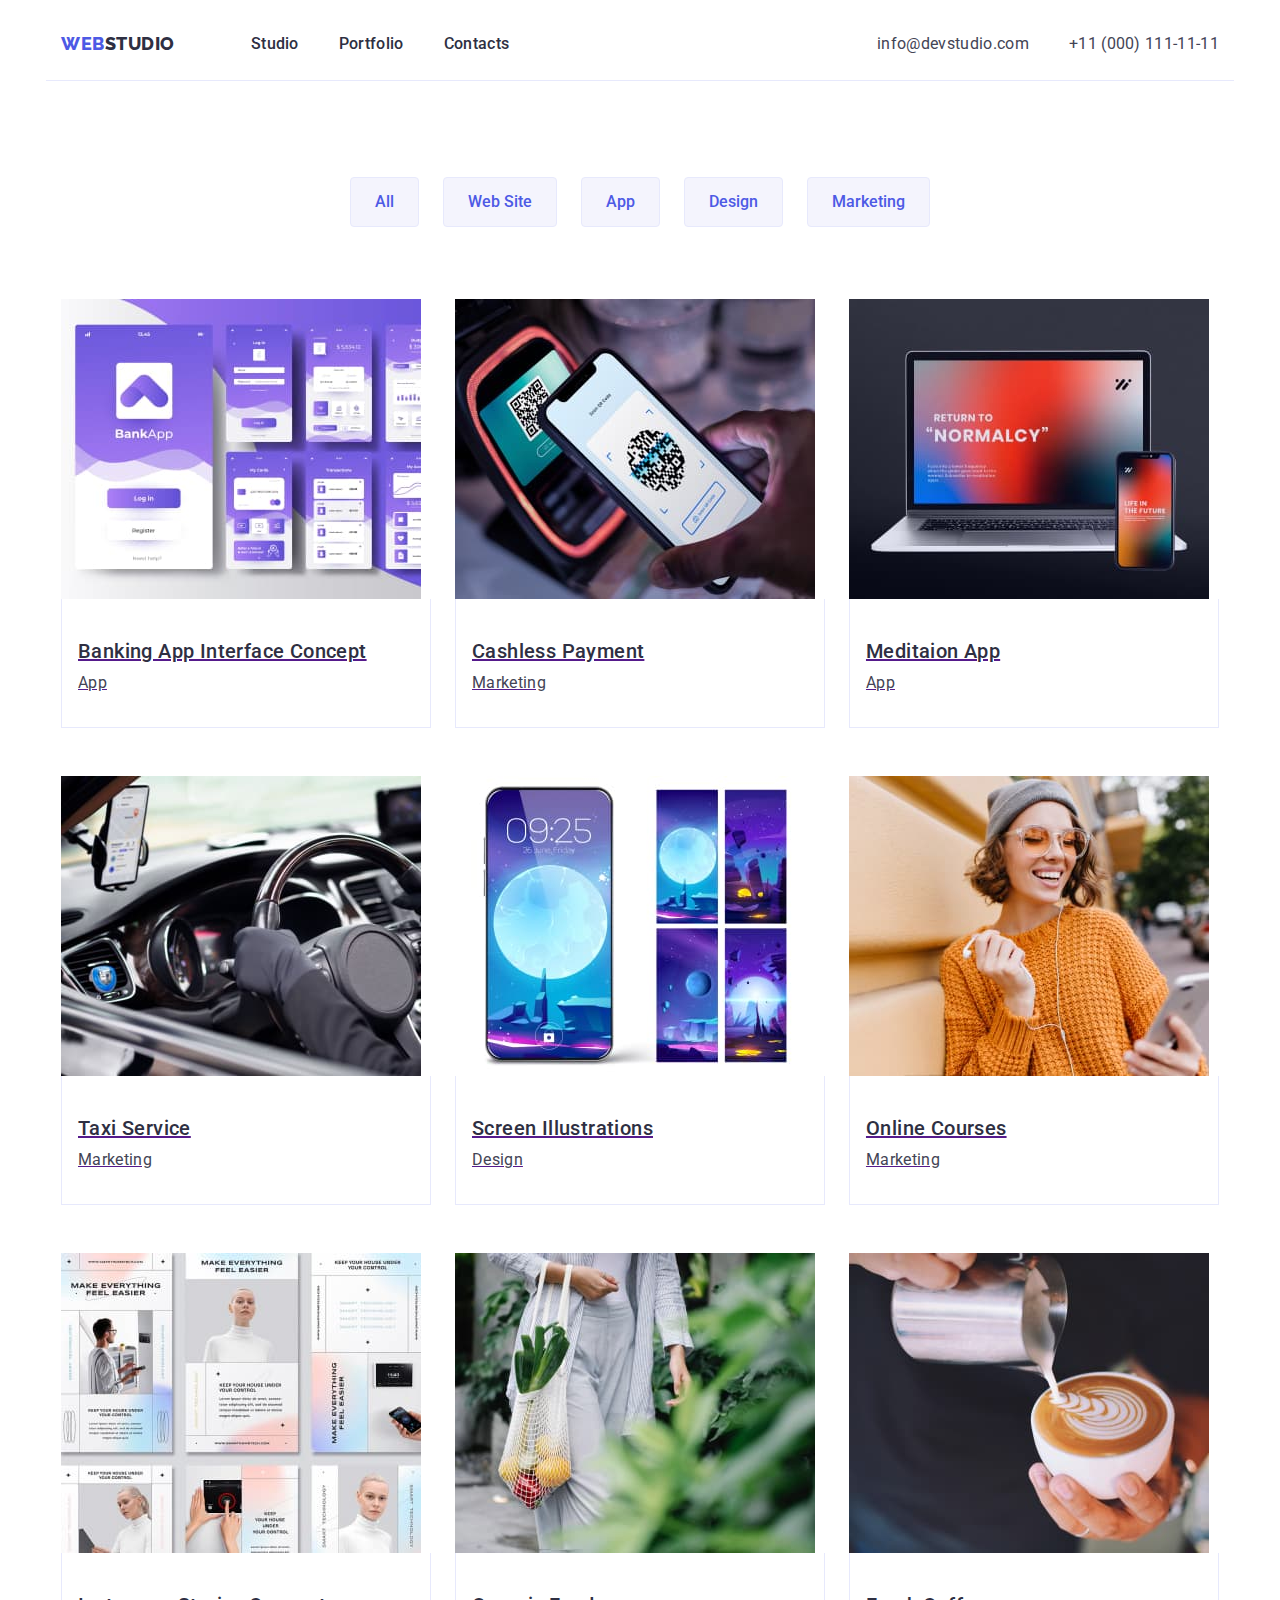
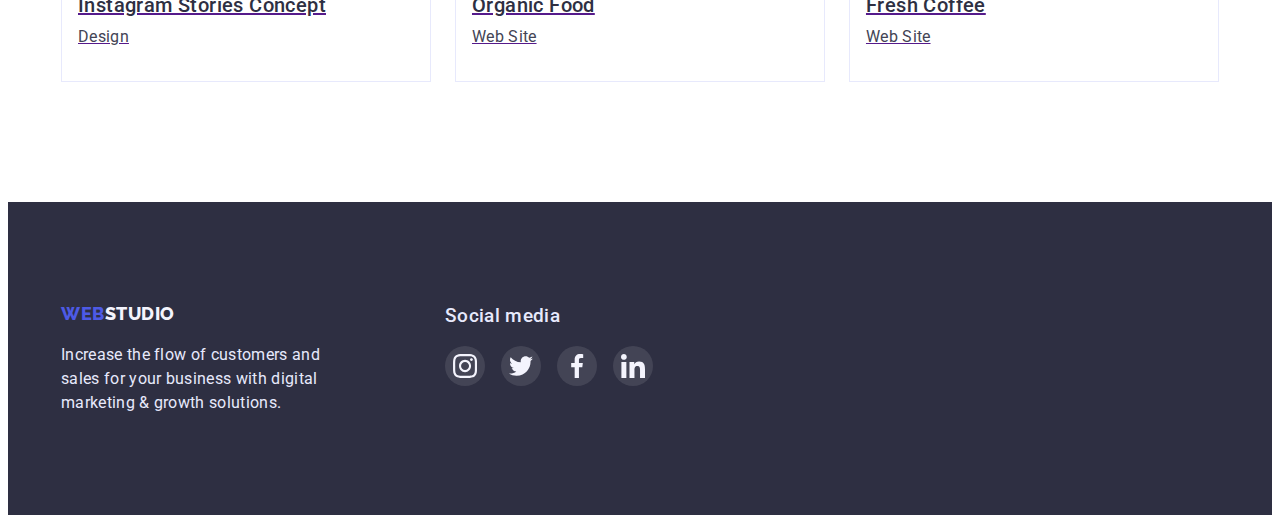
==== commit feb8032a: "Add files via upload" ====
--- a/portfolio.html
+++ b/portfolio.html
@@ -140,28 +140,28 @@
                 <li class="footer-social-item">
                   <a class="footer-social-link" href="">
                     <svg class="footer-social-icon">
-                      <use href="./images/icons/symbol-defs.svg#icon-instagram-1"></use>
+                      <use href="./images/icons/symbol-defs.svg#icon-instagram"></use>
                     </svg>
                   </a>
                 </li>
                 <li class="footer-social-item">
                   <a class="footer-social-link" href="">
                     <svg class="footer-social-icon">
-                      <use href="./images/icons/symbol-defs.svg#icon-twitter-1"></use>
+                      <use href="./images/icons/symbol-defs.svg#icon-twitter"></use>
                     </svg>
                   </a>
                 </li>
                 <li class="footer-social-item">
                   <a class="footer-social-link" href=""
                     ><svg class="footer-social-icon">
-                      <use href="./images/icons/symbol-defs.svg#icon-facebook-1"></use>
+                      <use href="./images/icons/symbol-defs.svg#icon-facebook"></use>
                     </svg>
                   </a>
                 </li>
                 <li class="footer-social-item">
                   <a class="footer-social-link" href=""
                     ><svg class="footer-social-icon">
-                      <use href="./images/icons/symbol-defs.svg#icon-linkedin-1"></use>
+                      <use href="./images/icons/symbol-defs.svg#icon-linkedin"></use>
                     </svg>
                   </a>
                 </li>
--- a/styles.css/stylescss.css
+++ b/styles.css/stylescss.css
@@ -122,12 +122,13 @@
 }
 .hero{
     background: 
-		linear-gradient(rgba(46, 47, 66, 0.7), rgba(46, 47, 66, 0.7)), url(https://github.com/DariaPorubova1905/goit-markup-hw-04/blob/main/images/peopleoffice.jpg)
+		linear-gradient(rgba(46, 47, 66, 0.7), rgba(46, 47, 66, 0.7)), url(../images/peopleoffice.jpg)
 		;
     text-align: center;
     padding: 188px 0;
-    background-size: cover;
-
+    background-repeat: no-repeat;
+  background-size: 1440px, auto;
+  background-position: center;
 }
 .h-one{
     letter-spacing: 0.02em;
@@ -155,6 +156,7 @@
     box-shadow: 0px 4px 4px rgba(0, 0, 0, 0.15);
     margin: 0 auto;
     display: block;
+    border: none;
 }
 
 .button-text:hover,
@@ -184,7 +186,7 @@
 }
 .container-feature{
     flex-basis: calc((100% - 3 * 24px) / 4);
-    margin-bottom: 8px;
+    
     
 }
 .title-three{
@@ -194,6 +196,7 @@
     color: #2E2F42;
     letter-spacing: 0.02em;
     margin-bottom: 8px;
+    margin-top: 8px;
 }
 .section-two-text{
     color: #434455;
@@ -318,33 +321,33 @@
   .customer-list {
     display: flex;
     gap: 24px;
+    color: currentColor;
   }
   .customer-item {
-    display: block;
     flex-basis: calc((100% - 5 * 24px) / 6);
     height: 88px;
     color: #8e8f99;
+    color: currentColor;
+  }
+  
+  .customer-icon-container {
+    display: flex;
+    height: 100%;
+    justify-content: center;
+    align-items: center;
+    
     border: 1px solid;
     border-radius: 4px;
-    text-decoration: none;
-  }
-  
-  .customer-icon-container {
-    display: flex;
-    height: 100%;
-    justify-content: center;
-    align-items: center;
     color: currentColor;
   }
   .customer-icon {
     width: 104px;
     height: 56px;
-    fill: currentColor;
-  }
-  .customer-item:hover {
-    color: #404bbf;
-  }
-  .customer-item .customer-icon-container:focus {
+  }
+  
+  
+  .customer-icon-container:focus,
+  .customer-icon-container:hover {
     color: #404bbf;
   }
 
@@ -422,6 +425,8 @@
     cursor: pointer;
     font-weight: 500;
     color: #FFFFFF;
+    box-shadow: 0px 3px 1px rgba(0, 0, 0, 0.1), 0px 2px 1px rgba(0, 0, 0, 0.08),
+    0px 2px 2px rgba(0, 0, 0, 0.12);
 }
 .container-button{
     display: flex;
@@ -443,12 +448,14 @@
     color: #2E2F42;
     letter-spacing: 0.02em;
     line-height: 1.2;
+    text-decoration: none;
 
 }
 .example-text{
     color: #434455;
     line-height: 1.5;
     letter-spacing: 0.02em;
+    text-decoration: none;
 
 }    
 .examples-card{
